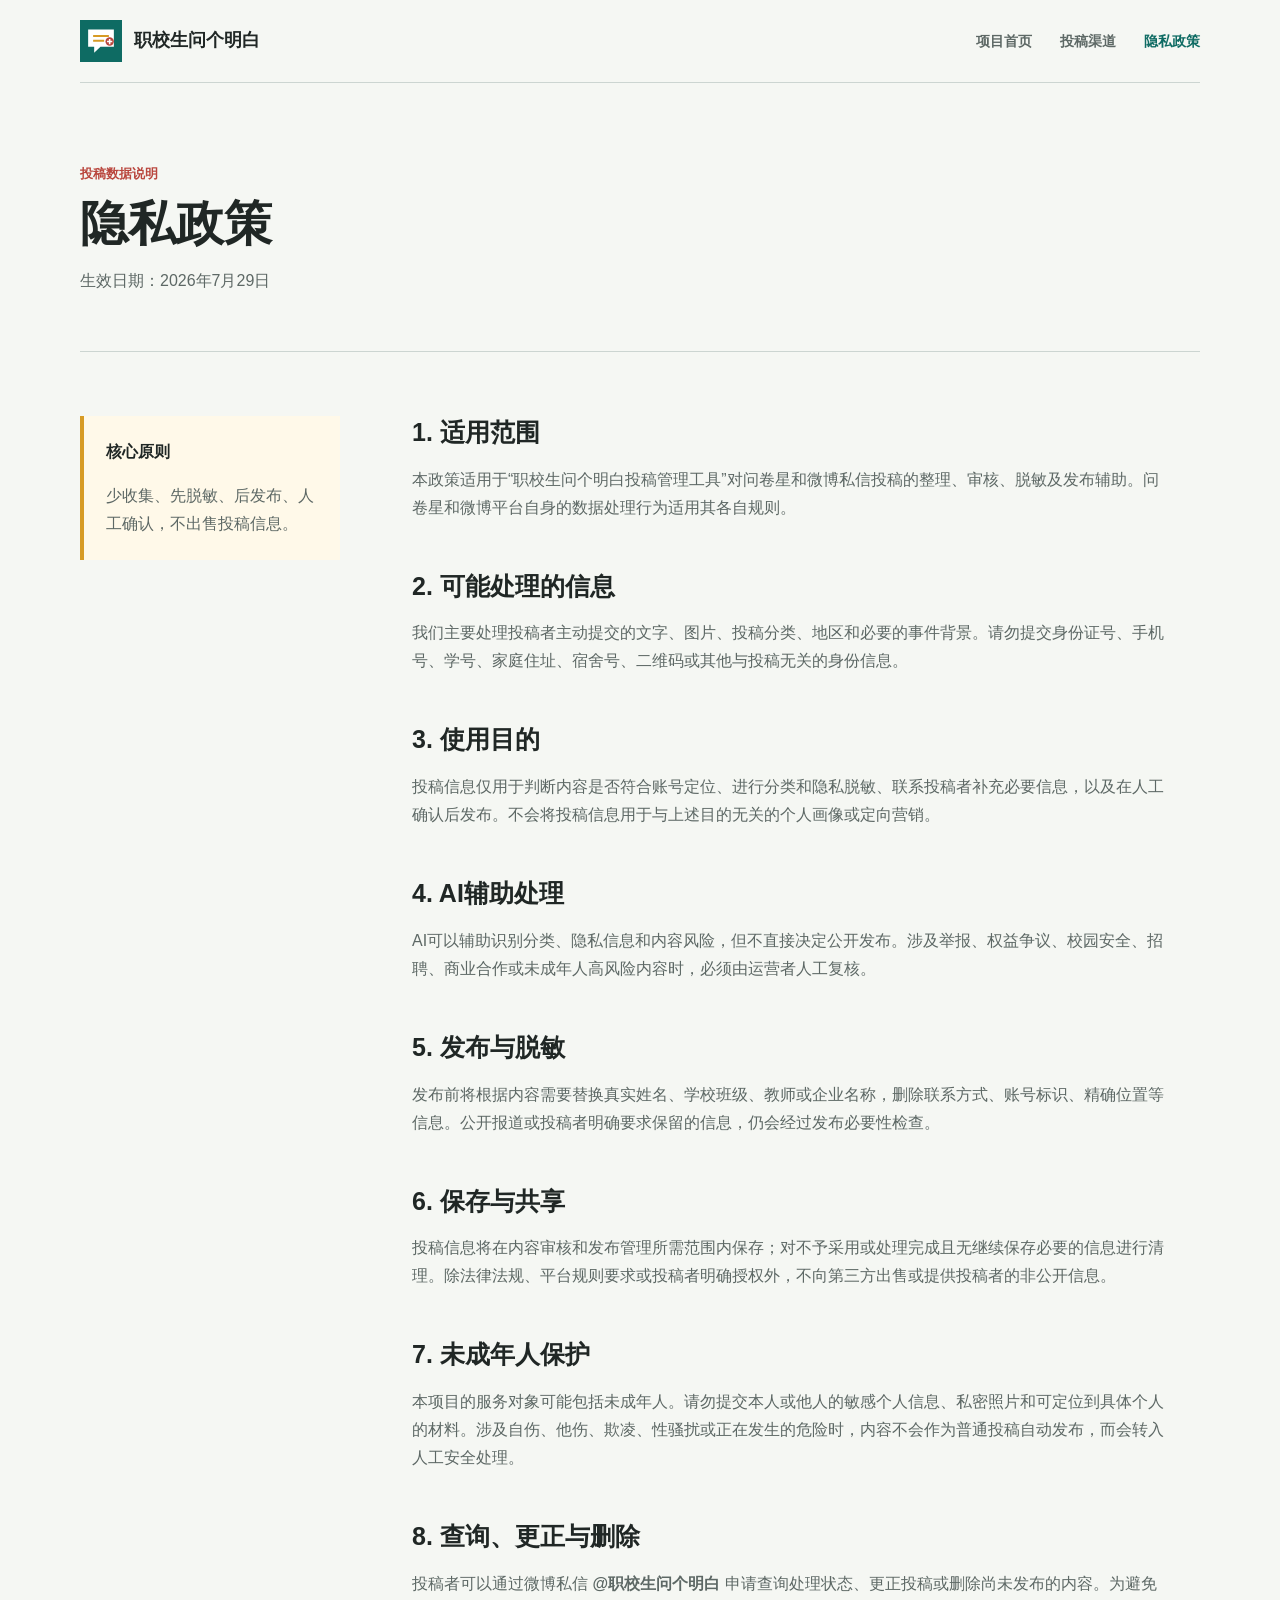
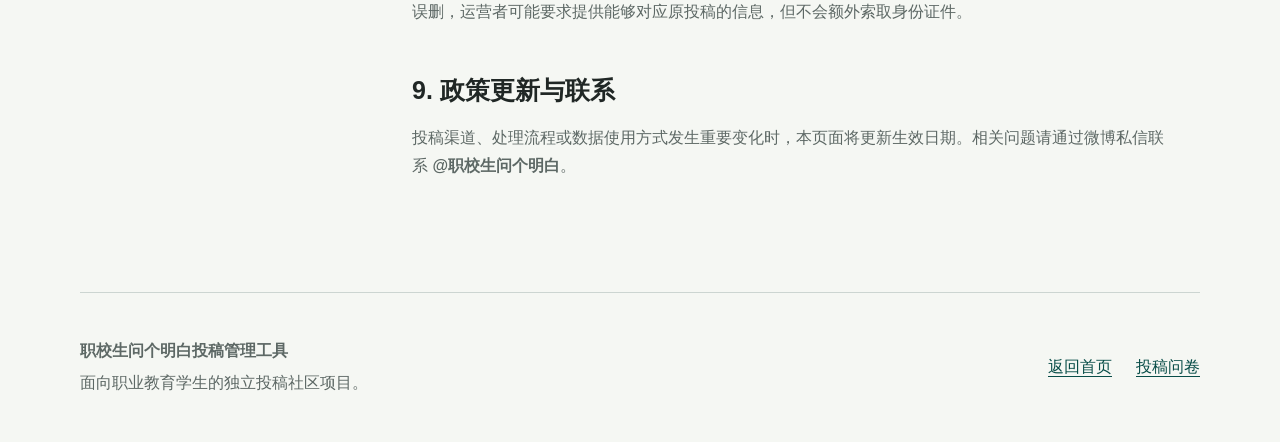
==== privacy.html @ e026d963 "Create project information site" ====
<!doctype html>
<html lang="zh-CN">
<head>
  <meta charset="utf-8">
  <meta name="viewport" content="width=device-width, initial-scale=1">
  <meta name="description" content="职校生问个明白投稿管理工具隐私政策。">
  <meta name="theme-color" content="#0e6b63">
  <link rel="canonical" href="https://abagaelx.github.io/zhixiaosheng-bot/privacy.html">
  <title>隐私政策｜职校生问个明白</title>
  <link rel="icon" href="assets/mark.svg" type="image/svg+xml">
  <link rel="stylesheet" href="styles.css">
</head>
<body>
  <header class="site-header">
    <a class="brand" href="index.html" aria-label="职校生问个明白首页">
      <img src="assets/mark.svg" alt="" width="42" height="42">
      <span>职校生问个明白</span>
    </a>
    <nav aria-label="主要导航">
      <a href="index.html">项目首页</a>
      <a href="index.html#submit">投稿渠道</a>
      <a aria-current="page" href="privacy.html">隐私政策</a>
    </nav>
  </header>

  <main class="policy-main">
    <header class="policy-header">
      <p class="eyebrow">投稿数据说明</p>
      <h1>隐私政策</h1>
      <p>生效日期：2026年7月29日</p>
    </header>

    <div class="policy-layout">
      <aside aria-label="政策摘要">
        <strong>核心原则</strong>
        <p>少收集、先脱敏、后发布、人工确认，不出售投稿信息。</p>
      </aside>

      <article class="policy-content">
        <section>
          <h2>1. 适用范围</h2>
          <p>本政策适用于“职校生问个明白投稿管理工具”对问卷星和微博私信投稿的整理、审核、脱敏及发布辅助。问卷星和微博平台自身的数据处理行为适用其各自规则。</p>
        </section>

        <section>
          <h2>2. 可能处理的信息</h2>
          <p>我们主要处理投稿者主动提交的文字、图片、投稿分类、地区和必要的事件背景。请勿提交身份证号、手机号、学号、家庭住址、宿舍号、二维码或其他与投稿无关的身份信息。</p>
        </section>

        <section>
          <h2>3. 使用目的</h2>
          <p>投稿信息仅用于判断内容是否符合账号定位、进行分类和隐私脱敏、联系投稿者补充必要信息，以及在人工确认后发布。不会将投稿信息用于与上述目的无关的个人画像或定向营销。</p>
        </section>

        <section>
          <h2>4. AI辅助处理</h2>
          <p>AI可以辅助识别分类、隐私信息和内容风险，但不直接决定公开发布。涉及举报、权益争议、校园安全、招聘、商业合作或未成年人高风险内容时，必须由运营者人工复核。</p>
        </section>

        <section>
          <h2>5. 发布与脱敏</h2>
          <p>发布前将根据内容需要替换真实姓名、学校班级、教师或企业名称，删除联系方式、账号标识、精确位置等信息。公开报道或投稿者明确要求保留的信息，仍会经过发布必要性检查。</p>
        </section>

        <section>
          <h2>6. 保存与共享</h2>
          <p>投稿信息将在内容审核和发布管理所需范围内保存；对不予采用或处理完成且无继续保存必要的信息进行清理。除法律法规、平台规则要求或投稿者明确授权外，不向第三方出售或提供投稿者的非公开信息。</p>
        </section>

        <section>
          <h2>7. 未成年人保护</h2>
          <p>本项目的服务对象可能包括未成年人。请勿提交本人或他人的敏感个人信息、私密照片和可定位到具体个人的材料。涉及自伤、他伤、欺凌、性骚扰或正在发生的危险时，内容不会作为普通投稿自动发布，而会转入人工安全处理。</p>
        </section>

        <section>
          <h2>8. 查询、更正与删除</h2>
          <p>投稿者可以通过微博私信 <strong>@职校生问个明白</strong> 申请查询处理状态、更正投稿或删除尚未发布的内容。为避免误删，运营者可能要求提供能够对应原投稿的信息，但不会额外索取身份证件。</p>
        </section>

        <section>
          <h2>9. 政策更新与联系</h2>
          <p>投稿渠道、处理流程或数据使用方式发生重要变化时，本页面将更新生效日期。相关问题请通过微博私信联系 <strong>@职校生问个明白</strong>。</p>
        </section>
      </article>
    </div>
  </main>

  <footer>
    <div>
      <strong>职校生问个明白投稿管理工具</strong>
      <p>面向职业教育学生的独立投稿社区项目。</p>
    </div>
    <div class="footer-links">
      <a href="index.html">返回首页</a>
      <a href="https://v.wjx.cn/vm/QZHc0Cf.aspx" rel="noopener noreferrer">投稿问卷</a>
    </div>
  </footer>
</body>
</html>
---- styles.css ----
:root {
  color-scheme: light;
  --bg: #f5f7f3;
  --surface: #ffffff;
  --ink: #202725;
  --muted: #5d6865;
  --line: #ccd5d1;
  --teal: #0e6b63;
  --teal-dark: #084d48;
  --red: #b9463d;
  --yellow: #d79b24;
  --shadow: 0 16px 40px rgba(32, 39, 37, 0.08);
}

* {
  box-sizing: border-box;
}

html {
  scroll-behavior: smooth;
}

body {
  margin: 0;
  background: var(--bg);
  color: var(--ink);
  font-family: "Microsoft YaHei", "PingFang SC", "Noto Sans CJK SC", Arial, sans-serif;
  font-size: 16px;
  line-height: 1.75;
  letter-spacing: 0;
}

a {
  color: var(--teal-dark);
  text-underline-offset: 4px;
}

a:focus-visible {
  outline: 3px solid var(--yellow);
  outline-offset: 4px;
}

.site-header,
main,
footer {
  width: min(1120px, calc(100% - 48px));
  margin-inline: auto;
}

.site-header {
  min-height: 82px;
  display: flex;
  align-items: center;
  justify-content: space-between;
  gap: 32px;
}

.brand {
  display: inline-flex;
  align-items: center;
  gap: 12px;
  color: var(--ink);
  font-size: 18px;
  font-weight: 700;
  text-decoration: none;
  white-space: nowrap;
}

.brand img {
  flex: 0 0 auto;
}

nav {
  display: flex;
  gap: 28px;
}

nav a {
  color: var(--muted);
  font-size: 14px;
  font-weight: 700;
  text-decoration: none;
}

nav a:hover,
nav a[aria-current="page"] {
  color: var(--teal);
}

.hero {
  min-height: 520px;
  display: grid;
  grid-template-columns: minmax(0, 1fr) 280px;
  align-items: center;
  gap: 72px;
  border-top: 1px solid var(--line);
  border-bottom: 1px solid var(--line);
}

.hero-copy {
  max-width: 720px;
}

.eyebrow {
  margin: 0 0 10px;
  color: var(--red);
  font-size: 13px;
  font-weight: 800;
}

h1,
h2,
h3,
p {
  letter-spacing: 0;
}

h1 {
  margin: 0;
  font-size: 56px;
  line-height: 1.15;
}

.lead {
  max-width: 680px;
  margin: 24px 0 0;
  color: var(--muted);
  font-size: 20px;
  line-height: 1.8;
}

.topic-list {
  display: flex;
  flex-wrap: wrap;
  gap: 8px;
  margin-top: 26px;
}

.topic-list span {
  padding: 5px 9px;
  border: 1px solid var(--line);
  border-radius: 4px;
  background: var(--surface);
  color: var(--muted);
  font-size: 13px;
  font-weight: 700;
}

.actions {
  display: flex;
  flex-wrap: wrap;
  gap: 12px;
  margin-top: 34px;
}

.button {
  display: inline-flex;
  min-height: 46px;
  align-items: center;
  justify-content: center;
  padding: 9px 18px;
  border: 1px solid var(--teal);
  border-radius: 6px;
  font-weight: 800;
  text-decoration: none;
}

.button.primary {
  background: var(--teal);
  color: #ffffff;
}

.button.primary:hover {
  background: var(--teal-dark);
}

.button.secondary {
  background: transparent;
  color: var(--teal-dark);
}

.hero-mark {
  display: grid;
  width: 240px;
  height: 240px;
  place-items: center;
  border: 1px solid var(--line);
  background: var(--surface);
  box-shadow: var(--shadow);
}

.review-notice {
  display: grid;
  grid-template-columns: 150px minmax(0, 1fr);
  gap: 24px;
  padding: 22px 28px;
  border-left: 5px solid var(--yellow);
  background: #fff9e9;
}

.review-notice span {
  color: var(--muted);
}

.content-section,
.process-section {
  padding: 96px 0;
}

.process-section {
  width: 100vw;
  margin-left: calc(50% - 50vw);
  padding-inline: max(24px, calc((100vw - 1120px) / 2));
  background: #e8efec;
}

.section-heading {
  max-width: 720px;
  margin-bottom: 44px;
}

.section-heading h2,
.policy-content h2 {
  margin: 0;
  font-size: 34px;
  line-height: 1.35;
}

.section-heading > p:last-child {
  color: var(--muted);
}

.feature-grid,
.channel-grid {
  display: grid;
  grid-template-columns: repeat(3, minmax(0, 1fr));
  gap: 20px;
}

.feature-grid article,
.channel {
  min-width: 0;
  padding: 26px;
  border: 1px solid var(--line);
  border-radius: 6px;
  background: var(--surface);
}

.feature-grid article:nth-child(2) {
  border-top-color: var(--red);
}

.feature-grid article:nth-child(3) {
  border-top-color: var(--yellow);
}

.feature-index {
  margin: 0;
  color: var(--teal);
  font-size: 13px;
  font-weight: 800;
}

.feature-grid h3,
.channel h3 {
  margin: 12px 0 8px;
  font-size: 21px;
}

.feature-grid p:last-child,
.channel p {
  margin-bottom: 0;
  color: var(--muted);
}

.process-list {
  display: grid;
  grid-template-columns: repeat(4, minmax(0, 1fr));
  gap: 0;
  margin: 0;
  padding: 0;
  counter-reset: steps;
  list-style: none;
}

.process-list li {
  min-width: 0;
  padding: 24px;
  border-top: 3px solid var(--teal);
  counter-increment: steps;
}

.process-list li::before {
  content: "0" counter(steps);
  display: block;
  margin-bottom: 18px;
  color: var(--red);
  font-size: 13px;
  font-weight: 800;
}

.process-list strong,
.process-list span {
  display: block;
}

.process-list span {
  margin-top: 8px;
  color: var(--muted);
}

.channel-grid {
  grid-template-columns: repeat(2, minmax(0, 1fr));
}

.channel a,
.text-link {
  display: inline-block;
  margin-top: 22px;
  color: var(--teal-dark);
  font-weight: 800;
}

footer {
  display: flex;
  min-height: 150px;
  align-items: center;
  justify-content: space-between;
  gap: 24px;
  border-top: 1px solid var(--line);
  color: var(--muted);
}

footer p {
  margin: 4px 0 0;
}

.footer-links {
  display: flex;
  gap: 24px;
}

.policy-main {
  padding-bottom: 96px;
}

.policy-header {
  padding: 80px 0 56px;
  border-top: 1px solid var(--line);
  border-bottom: 1px solid var(--line);
}

.policy-header h1 {
  font-size: 48px;
}

.policy-header > p:last-child {
  margin-bottom: 0;
  color: var(--muted);
}

.policy-layout {
  display: grid;
  grid-template-columns: 260px minmax(0, 1fr);
  gap: 72px;
  padding-top: 64px;
}

.policy-layout aside {
  align-self: start;
  padding: 22px;
  border-left: 4px solid var(--yellow);
  background: #fff9e9;
}

.policy-layout aside p {
  margin-bottom: 0;
  color: var(--muted);
}

.policy-content {
  min-width: 0;
  max-width: 760px;
}

.policy-content section + section {
  margin-top: 48px;
}

.policy-content h2 {
  font-size: 25px;
}

.policy-content p {
  color: var(--muted);
}

@media (max-width: 820px) {
  .site-header {
    align-items: flex-start;
    flex-direction: column;
    padding-block: 18px;
  }

  nav {
    width: 100%;
    gap: 20px;
    overflow-x: auto;
  }

  nav a {
    white-space: nowrap;
  }

  .hero {
    grid-template-columns: 1fr;
    gap: 30px;
    padding: 72px 0;
  }

  .hero-mark {
    width: 160px;
    height: 160px;
  }

  .hero-mark img {
    width: 116px;
    height: 116px;
  }

  h1 {
    font-size: 44px;
  }

  .lead {
    font-size: 18px;
  }

  .feature-grid,
  .process-list {
    grid-template-columns: repeat(2, minmax(0, 1fr));
  }

  .policy-layout {
    grid-template-columns: 1fr;
    gap: 36px;
  }
}

@media (max-width: 560px) {
  .site-header,
  main,
  footer {
    width: min(100% - 32px, 1120px);
  }

  .brand {
    font-size: 16px;
  }

  nav {
    gap: 16px;
  }

  .hero {
    min-height: 0;
    padding: 56px 0;
  }

  h1,
  .policy-header h1 {
    font-size: 36px;
  }

  .section-heading h2 {
    font-size: 29px;
  }

  .hero-mark {
    display: none;
  }

  .actions,
  .button {
    width: 100%;
  }

  .review-notice,
  .feature-grid,
  .process-list,
  .channel-grid {
    grid-template-columns: 1fr;
  }

  .review-notice {
    gap: 6px;
    padding: 20px;
  }

  .content-section,
  .process-section {
    padding-block: 72px;
  }

  .feature-grid article,
  .channel,
  .process-list li {
    padding: 22px;
  }

  footer {
    align-items: flex-start;
    flex-direction: column;
    padding: 32px 0;
  }
}

@media (prefers-reduced-motion: reduce) {
  html {
    scroll-behavior: auto;
  }
}
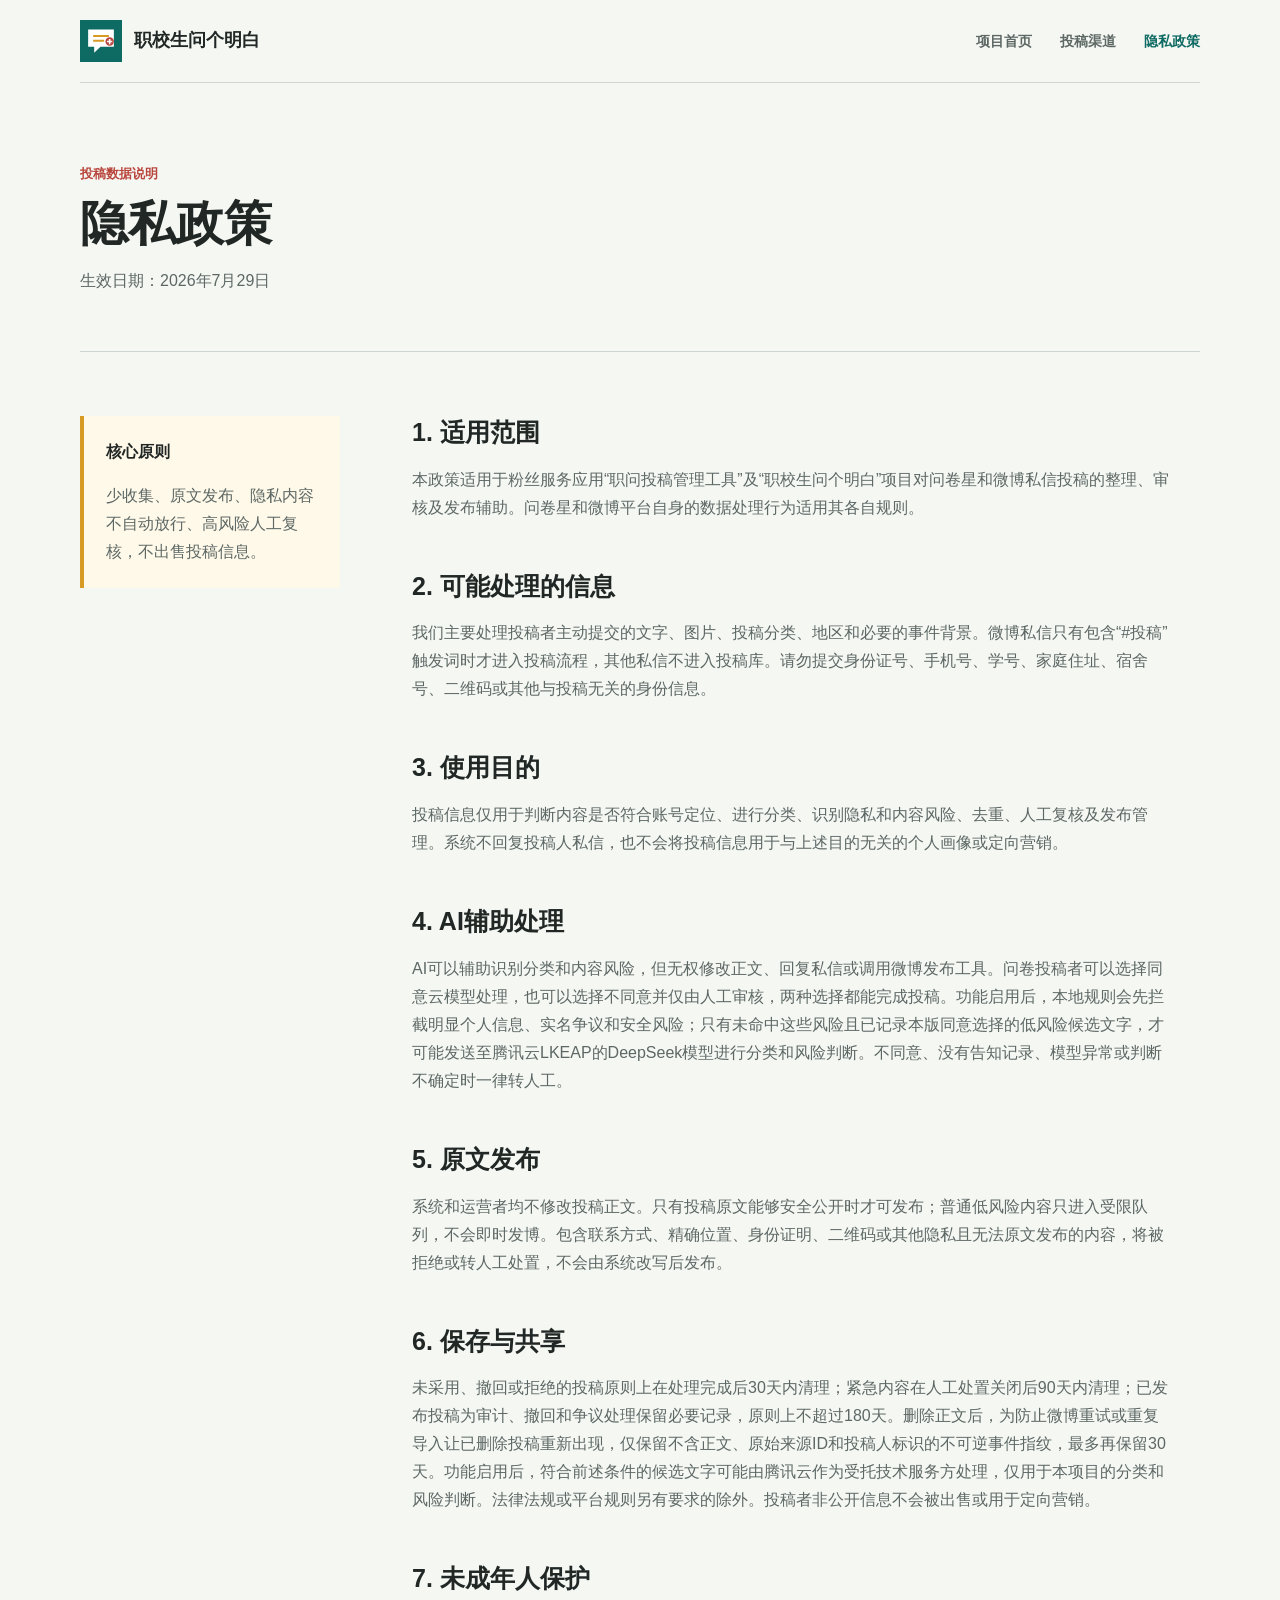
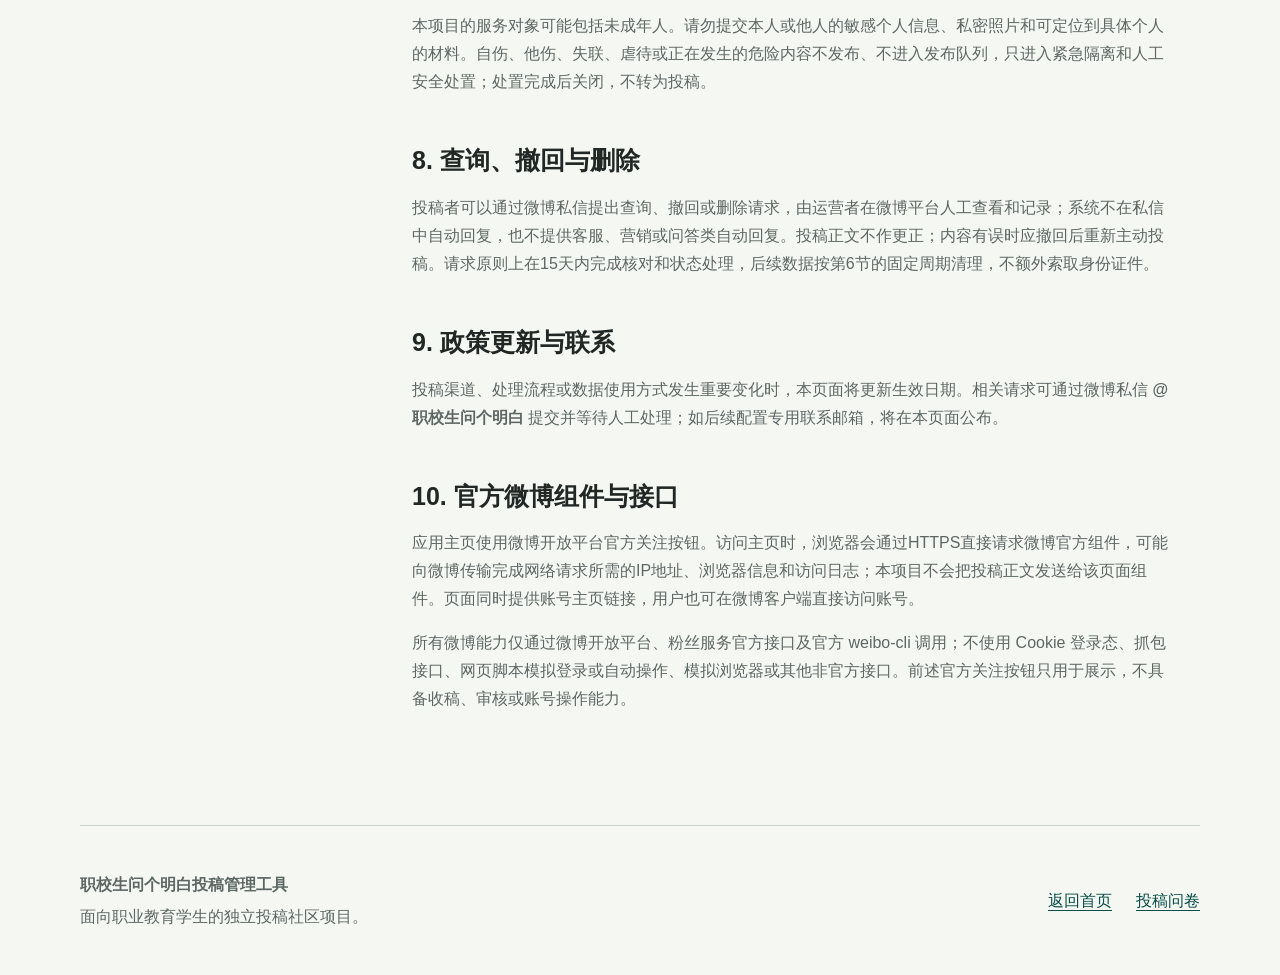
==== commit 04831e37: "Prepare application site for Weibo review" ====
--- a/privacy.html
+++ b/privacy.html
@@ -33,53 +33,59 @@
     <div class="policy-layout">
       <aside aria-label="政策摘要">
         <strong>核心原则</strong>
-        <p>少收集、先脱敏、后发布、人工确认，不出售投稿信息。</p>
+        <p>少收集、原文发布、隐私内容不自动放行、高风险人工复核，不出售投稿信息。</p>
       </aside>
 
       <article class="policy-content">
         <section>
           <h2>1. 适用范围</h2>
-          <p>本政策适用于“职校生问个明白投稿管理工具”对问卷星和微博私信投稿的整理、审核、脱敏及发布辅助。问卷星和微博平台自身的数据处理行为适用其各自规则。</p>
+          <p>本政策适用于粉丝服务应用“职问投稿管理工具”及“职校生问个明白”项目对问卷星和微博私信投稿的整理、审核及发布辅助。问卷星和微博平台自身的数据处理行为适用其各自规则。</p>
         </section>
 
         <section>
           <h2>2. 可能处理的信息</h2>
-          <p>我们主要处理投稿者主动提交的文字、图片、投稿分类、地区和必要的事件背景。请勿提交身份证号、手机号、学号、家庭住址、宿舍号、二维码或其他与投稿无关的身份信息。</p>
+          <p>我们主要处理投稿者主动提交的文字、图片、投稿分类、地区和必要的事件背景。微博私信只有包含“#投稿”触发词时才进入投稿流程，其他私信不进入投稿库。请勿提交身份证号、手机号、学号、家庭住址、宿舍号、二维码或其他与投稿无关的身份信息。</p>
         </section>
 
         <section>
           <h2>3. 使用目的</h2>
-          <p>投稿信息仅用于判断内容是否符合账号定位、进行分类和隐私脱敏、联系投稿者补充必要信息，以及在人工确认后发布。不会将投稿信息用于与上述目的无关的个人画像或定向营销。</p>
+          <p>投稿信息仅用于判断内容是否符合账号定位、进行分类、识别隐私和内容风险、去重、人工复核及发布管理。系统不回复投稿人私信，也不会将投稿信息用于与上述目的无关的个人画像或定向营销。</p>
         </section>
 
         <section>
           <h2>4. AI辅助处理</h2>
-          <p>AI可以辅助识别分类、隐私信息和内容风险，但不直接决定公开发布。涉及举报、权益争议、校园安全、招聘、商业合作或未成年人高风险内容时，必须由运营者人工复核。</p>
+          <p>AI可以辅助识别分类和内容风险，但无权修改正文、回复私信或调用微博发布工具。问卷投稿者可以选择同意云模型处理，也可以选择不同意并仅由人工审核，两种选择都能完成投稿。功能启用后，本地规则会先拦截明显个人信息、实名争议和安全风险；只有未命中这些风险且已记录本版同意选择的低风险候选文字，才可能发送至腾讯云LKEAP的DeepSeek模型进行分类和风险判断。不同意、没有告知记录、模型异常或判断不确定时一律转人工。</p>
         </section>
 
         <section>
-          <h2>5. 发布与脱敏</h2>
-          <p>发布前将根据内容需要替换真实姓名、学校班级、教师或企业名称，删除联系方式、账号标识、精确位置等信息。公开报道或投稿者明确要求保留的信息，仍会经过发布必要性检查。</p>
+          <h2>5. 原文发布</h2>
+          <p>系统和运营者均不修改投稿正文。只有投稿原文能够安全公开时才可发布；普通低风险内容只进入受限队列，不会即时发博。包含联系方式、精确位置、身份证明、二维码或其他隐私且无法原文发布的内容，将被拒绝或转人工处置，不会由系统改写后发布。</p>
         </section>
 
         <section>
           <h2>6. 保存与共享</h2>
-          <p>投稿信息将在内容审核和发布管理所需范围内保存；对不予采用或处理完成且无继续保存必要的信息进行清理。除法律法规、平台规则要求或投稿者明确授权外，不向第三方出售或提供投稿者的非公开信息。</p>
+          <p>未采用、撤回或拒绝的投稿原则上在处理完成后30天内清理；紧急内容在人工处置关闭后90天内清理；已发布投稿为审计、撤回和争议处理保留必要记录，原则上不超过180天。删除正文后，为防止微博重试或重复导入让已删除投稿重新出现，仅保留不含正文、原始来源ID和投稿人标识的不可逆事件指纹，最多再保留30天。功能启用后，符合前述条件的候选文字可能由腾讯云作为受托技术服务方处理，仅用于本项目的分类和风险判断。法律法规或平台规则另有要求的除外。投稿者非公开信息不会被出售或用于定向营销。</p>
         </section>
 
         <section>
           <h2>7. 未成年人保护</h2>
-          <p>本项目的服务对象可能包括未成年人。请勿提交本人或他人的敏感个人信息、私密照片和可定位到具体个人的材料。涉及自伤、他伤、欺凌、性骚扰或正在发生的危险时，内容不会作为普通投稿自动发布，而会转入人工安全处理。</p>
+          <p>本项目的服务对象可能包括未成年人。请勿提交本人或他人的敏感个人信息、私密照片和可定位到具体个人的材料。自伤、他伤、失联、虐待或正在发生的危险内容不发布、不进入发布队列，只进入紧急隔离和人工安全处置；处置完成后关闭，不转为投稿。</p>
         </section>
 
         <section>
-          <h2>8. 查询、更正与删除</h2>
-          <p>投稿者可以通过微博私信 <strong>@职校生问个明白</strong> 申请查询处理状态、更正投稿或删除尚未发布的内容。为避免误删，运营者可能要求提供能够对应原投稿的信息，但不会额外索取身份证件。</p>
+          <h2>8. 查询、撤回与删除</h2>
+          <p>投稿者可以通过微博私信提出查询、撤回或删除请求，由运营者在微博平台人工查看和记录；系统不在私信中自动回复，也不提供客服、营销或问答类自动回复。投稿正文不作更正；内容有误时应撤回后重新主动投稿。请求原则上在15天内完成核对和状态处理，后续数据按第6节的固定周期清理，不额外索取身份证件。</p>
         </section>
 
         <section>
           <h2>9. 政策更新与联系</h2>
-          <p>投稿渠道、处理流程或数据使用方式发生重要变化时，本页面将更新生效日期。相关问题请通过微博私信联系 <strong>@职校生问个明白</strong>。</p>
+          <p>投稿渠道、处理流程或数据使用方式发生重要变化时，本页面将更新生效日期。相关请求可通过微博私信 <strong>@职校生问个明白</strong> 提交并等待人工处理；如后续配置专用联系邮箱，将在本页面公布。</p>
+        </section>
+
+        <section>
+          <h2>10. 官方微博组件与接口</h2>
+          <p>应用主页使用微博开放平台官方关注按钮。访问主页时，浏览器会通过HTTPS直接请求微博官方组件，可能向微博传输完成网络请求所需的IP地址、浏览器信息和访问日志；本项目不会把投稿正文发送给该页面组件。页面同时提供账号主页链接，用户也可在微博客户端直接访问账号。</p>
+          <p>所有微博能力仅通过微博开放平台、粉丝服务官方接口及官方 weibo-cli 调用；不使用 Cookie 登录态、抓包接口、网页脚本模拟登录或自动操作、模拟浏览器或其他非官方接口。前述官方关注按钮只用于展示，不具备收稿、审核或账号操作能力。</p>
         </section>
       </article>
     </div>
--- a/styles.css
+++ b/styles.css
@@ -321,6 +321,27 @@
   font-weight: 800;
 }
 
+.weibo-component {
+  display: flex;
+  width: 100%;
+  min-height: 28px;
+  align-items: center;
+  gap: 12px;
+  margin-top: 22px;
+}
+
+.weibo-component iframe {
+  width: 63px;
+  height: 24px;
+  flex: 0 0 63px;
+  border: 0;
+}
+
+.weibo-component a {
+  margin-top: 0;
+  font-size: 14px;
+}
+
 footer {
   display: flex;
   min-height: 150px;
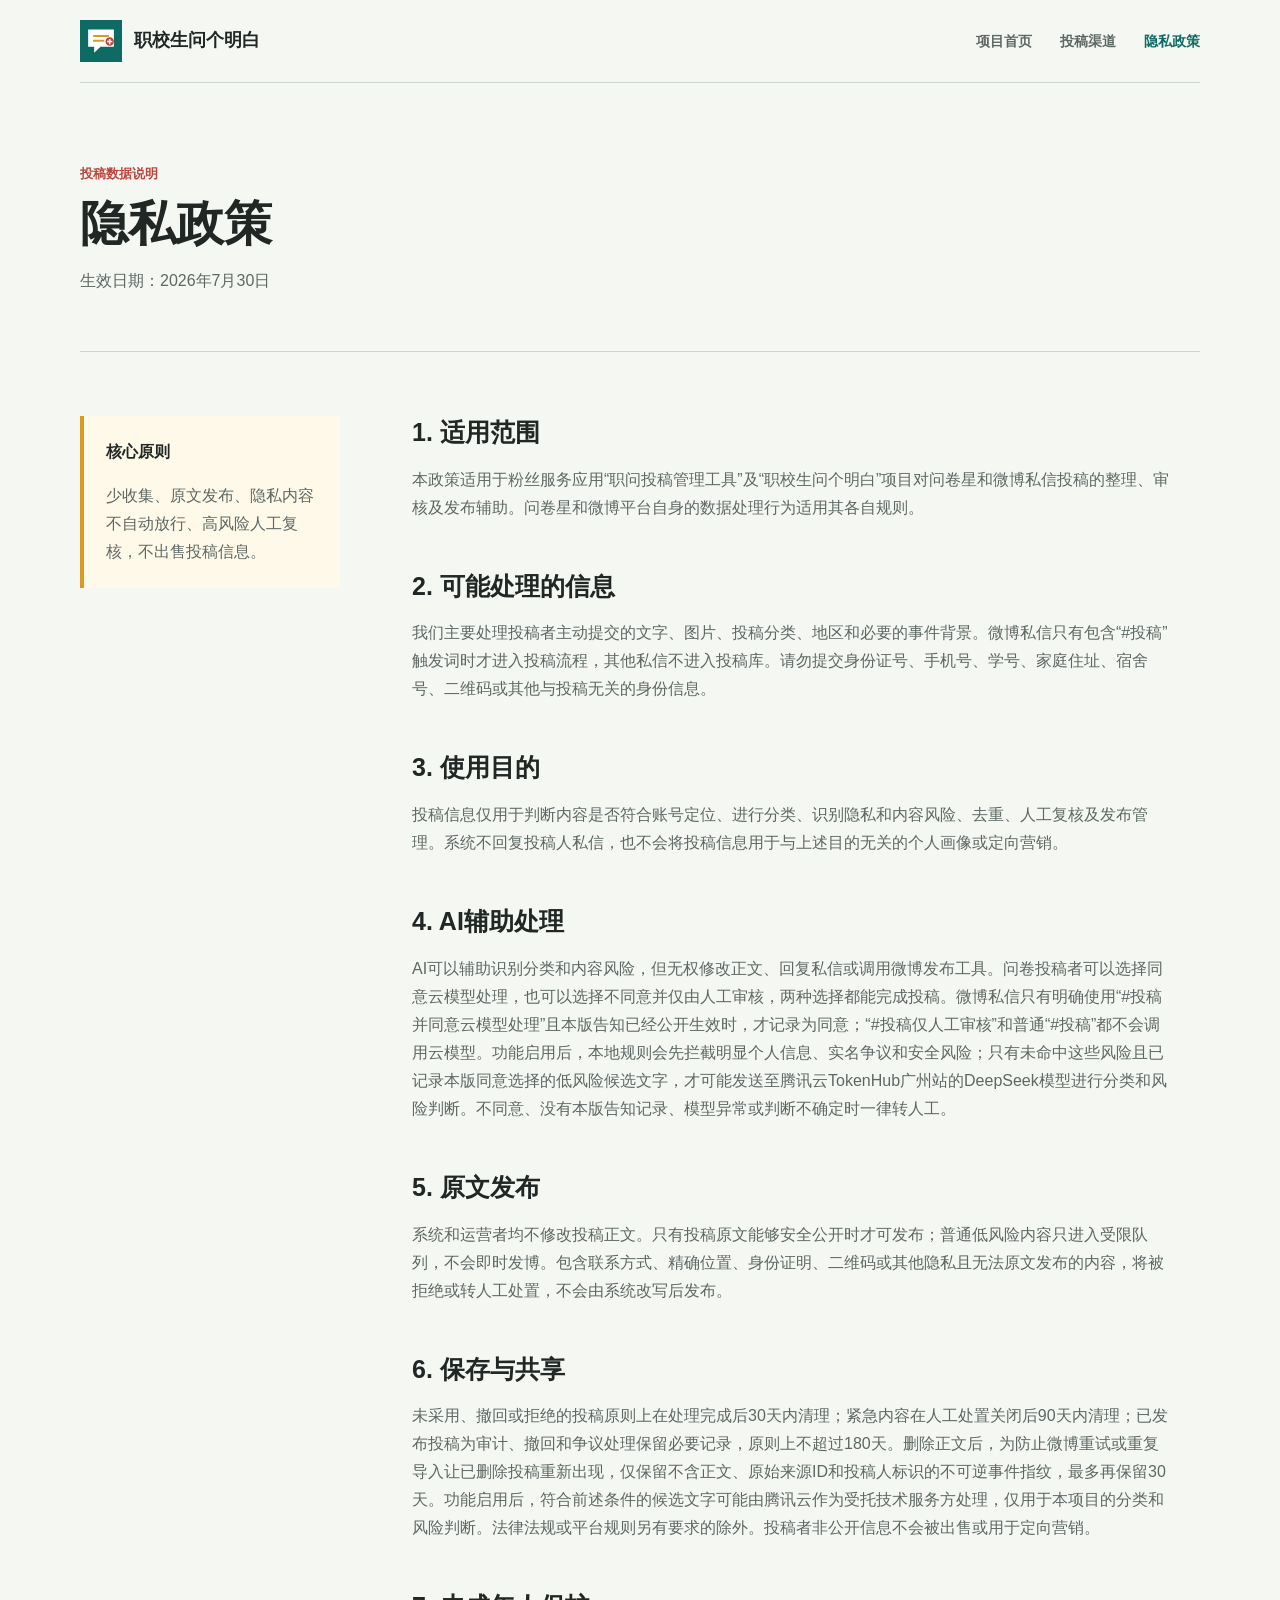
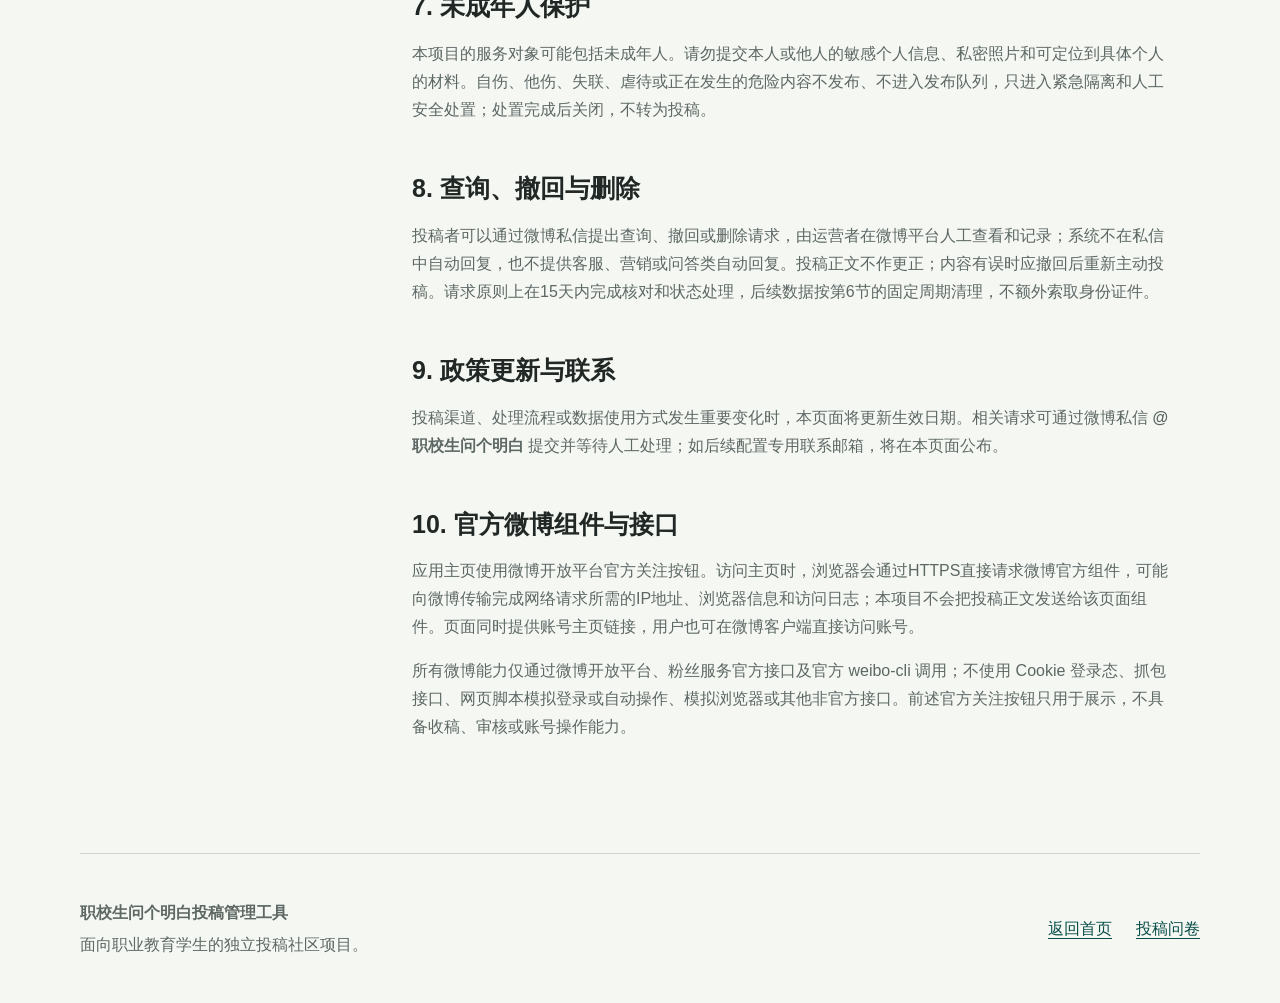
==== commit 9ebca351: "Clarify submission consent and privacy policy" ====
--- a/privacy.html
+++ b/privacy.html
@@ -27,7 +27,7 @@
     <header class="policy-header">
       <p class="eyebrow">投稿数据说明</p>
       <h1>隐私政策</h1>
-      <p>生效日期：2026年7月29日</p>
+      <p>生效日期：2026年7月30日</p>
     </header>
 
     <div class="policy-layout">
@@ -54,7 +54,7 @@
 
         <section>
           <h2>4. AI辅助处理</h2>
-          <p>AI可以辅助识别分类和内容风险，但无权修改正文、回复私信或调用微博发布工具。问卷投稿者可以选择同意云模型处理，也可以选择不同意并仅由人工审核，两种选择都能完成投稿。功能启用后，本地规则会先拦截明显个人信息、实名争议和安全风险；只有未命中这些风险且已记录本版同意选择的低风险候选文字，才可能发送至腾讯云LKEAP的DeepSeek模型进行分类和风险判断。不同意、没有告知记录、模型异常或判断不确定时一律转人工。</p>
+          <p>AI可以辅助识别分类和内容风险，但无权修改正文、回复私信或调用微博发布工具。问卷投稿者可以选择同意云模型处理，也可以选择不同意并仅由人工审核，两种选择都能完成投稿。微博私信只有明确使用“#投稿并同意云模型处理”且本版告知已经公开生效时，才记录为同意；“#投稿仅人工审核”和普通“#投稿”都不会调用云模型。功能启用后，本地规则会先拦截明显个人信息、实名争议和安全风险；只有未命中这些风险且已记录本版同意选择的低风险候选文字，才可能发送至腾讯云TokenHub广州站的DeepSeek模型进行分类和风险判断。不同意、没有本版告知记录、模型异常或判断不确定时一律转人工。</p>
         </section>
 
         <section>
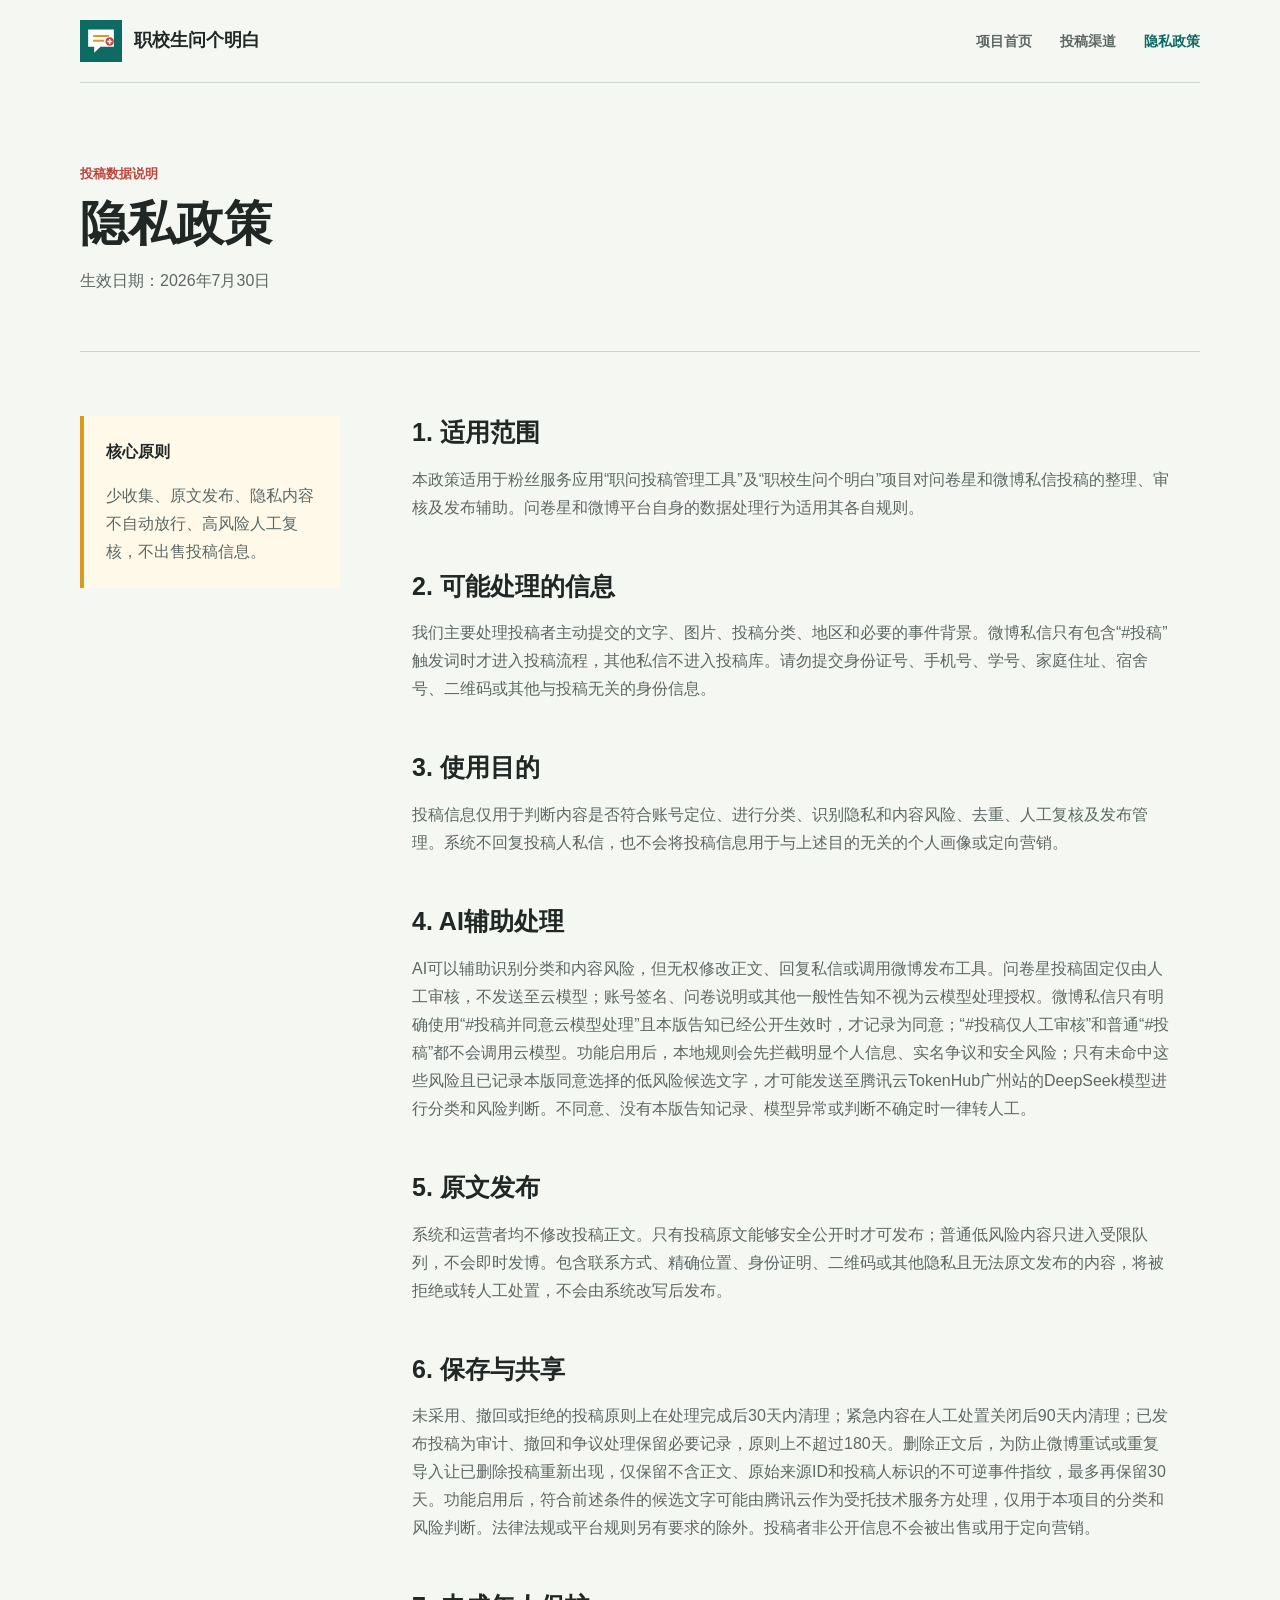
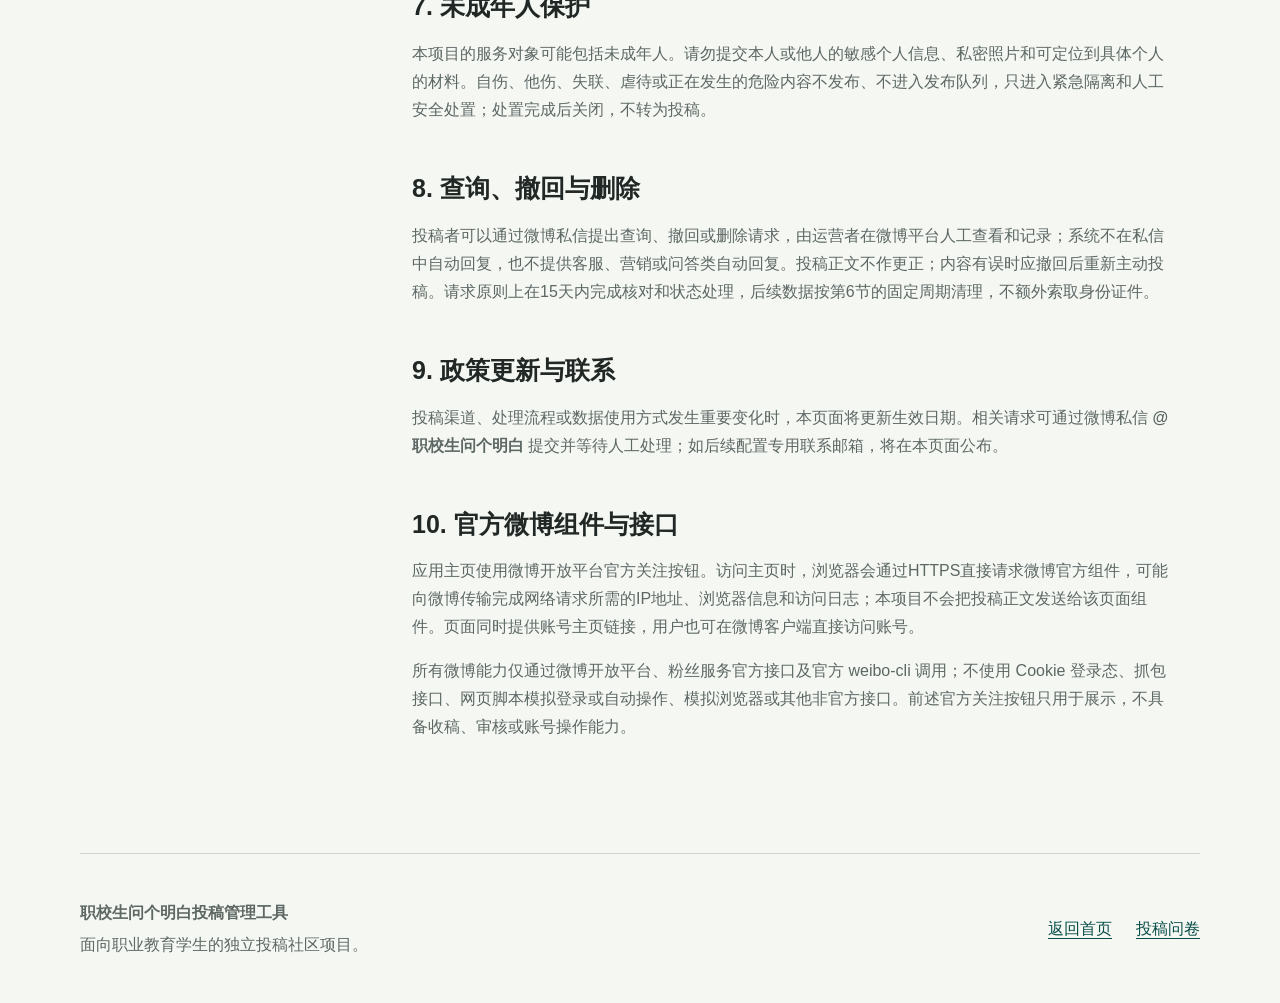
==== commit 5d165446: "Keep questionnaire submissions human-only" ====
--- a/privacy.html
+++ b/privacy.html
@@ -54,7 +54,7 @@
 
         <section>
           <h2>4. AI辅助处理</h2>
-          <p>AI可以辅助识别分类和内容风险，但无权修改正文、回复私信或调用微博发布工具。问卷投稿者可以选择同意云模型处理，也可以选择不同意并仅由人工审核，两种选择都能完成投稿。微博私信只有明确使用“#投稿并同意云模型处理”且本版告知已经公开生效时，才记录为同意；“#投稿仅人工审核”和普通“#投稿”都不会调用云模型。功能启用后，本地规则会先拦截明显个人信息、实名争议和安全风险；只有未命中这些风险且已记录本版同意选择的低风险候选文字，才可能发送至腾讯云TokenHub广州站的DeepSeek模型进行分类和风险判断。不同意、没有本版告知记录、模型异常或判断不确定时一律转人工。</p>
+          <p>AI可以辅助识别分类和内容风险，但无权修改正文、回复私信或调用微博发布工具。问卷星投稿固定仅由人工审核，不发送至云模型；账号签名、问卷说明或其他一般性告知不视为云模型处理授权。微博私信只有明确使用“#投稿并同意云模型处理”且本版告知已经公开生效时，才记录为同意；“#投稿仅人工审核”和普通“#投稿”都不会调用云模型。功能启用后，本地规则会先拦截明显个人信息、实名争议和安全风险；只有未命中这些风险且已记录本版同意选择的低风险候选文字，才可能发送至腾讯云TokenHub广州站的DeepSeek模型进行分类和风险判断。不同意、没有本版告知记录、模型异常或判断不确定时一律转人工。</p>
         </section>
 
         <section>
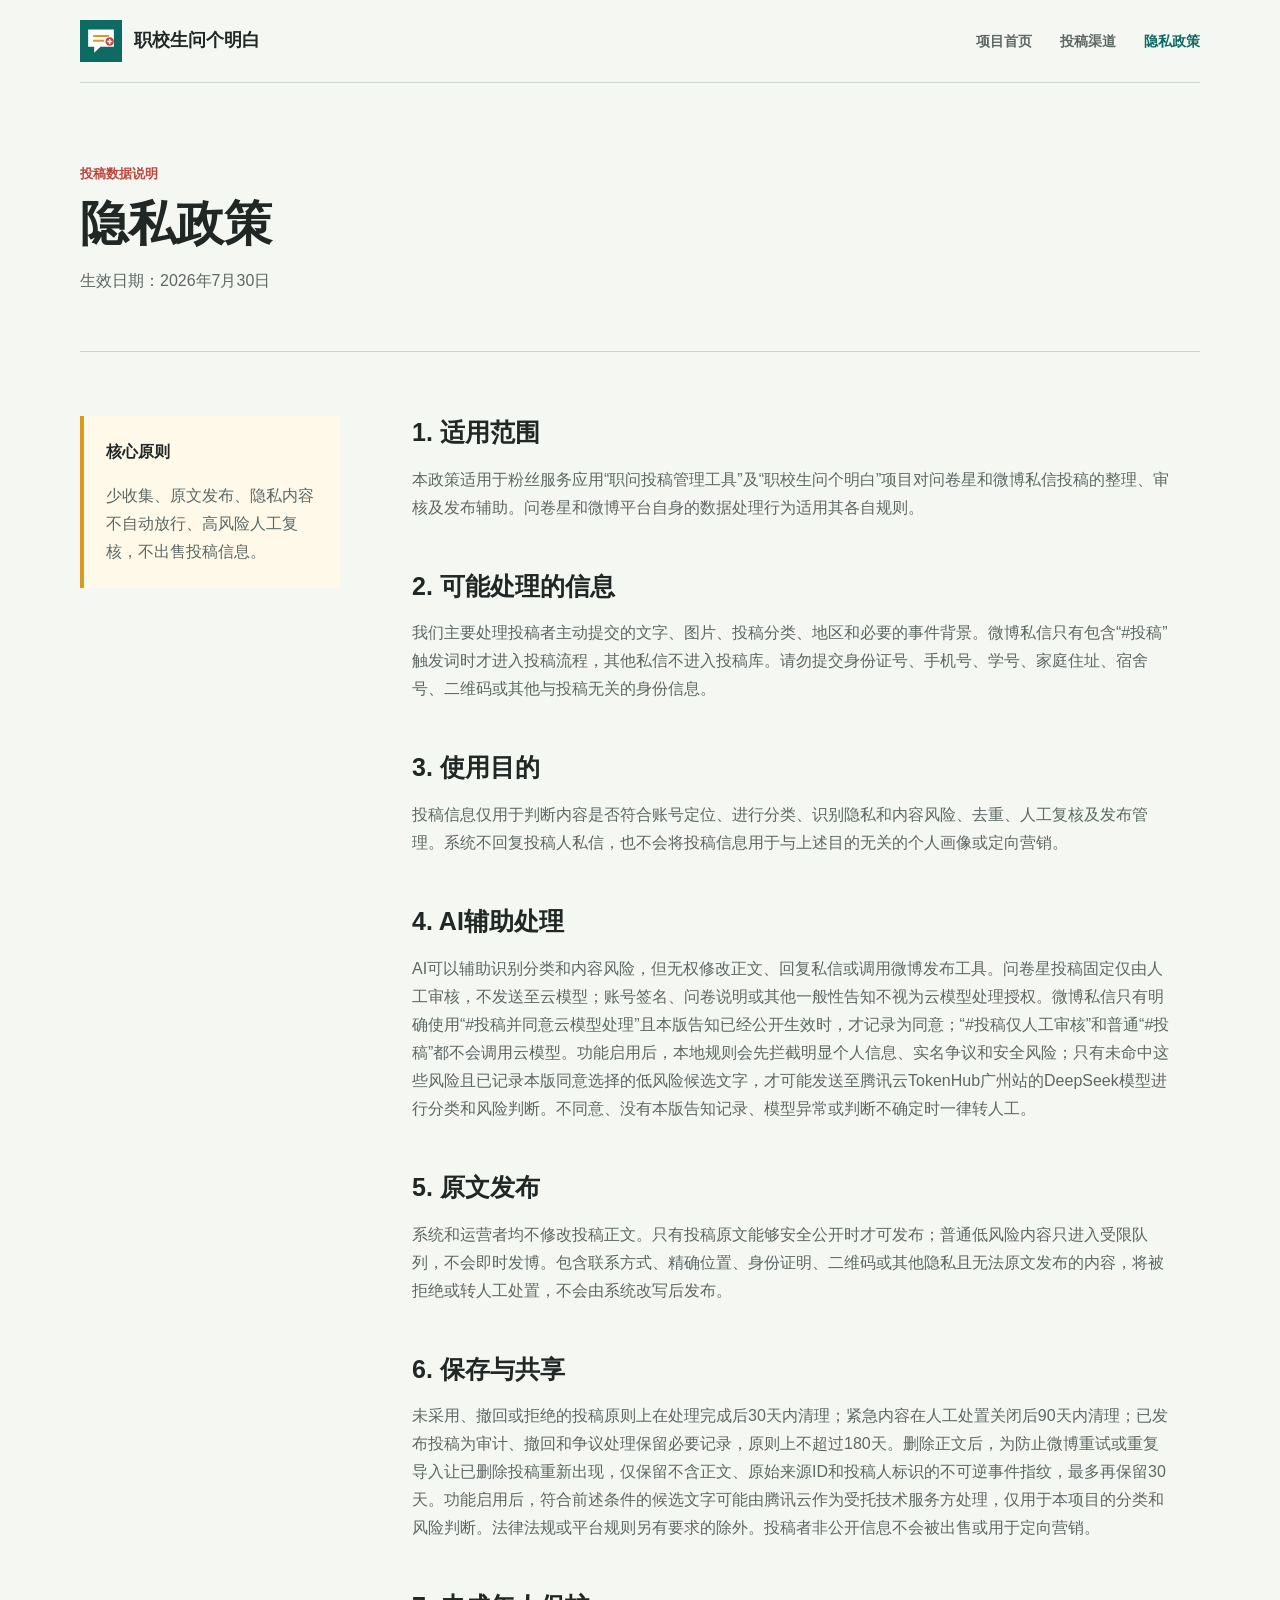
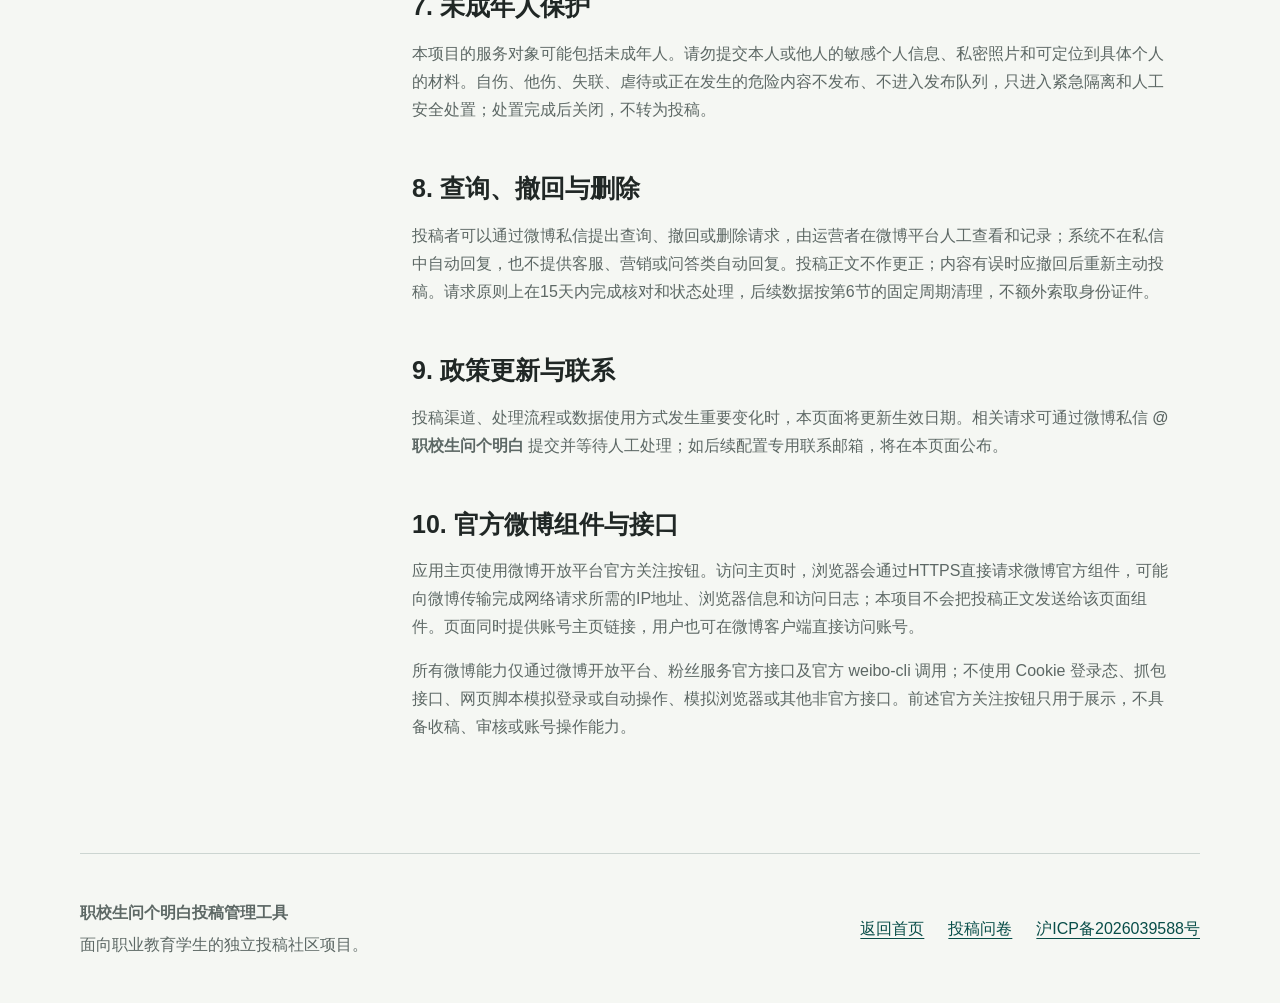
==== commit 048e8b4e: "Add ICP footer for production site" ====
--- a/privacy.html
+++ b/privacy.html
@@ -5,7 +5,7 @@
   <meta name="viewport" content="width=device-width, initial-scale=1">
   <meta name="description" content="职校生问个明白投稿管理工具隐私政策。">
   <meta name="theme-color" content="#0e6b63">
-  <link rel="canonical" href="https://abagaelx.github.io/zhixiaosheng-bot/privacy.html">
+  <link rel="canonical" href="https://zxsqa.top/privacy.html">
   <title>隐私政策｜职校生问个明白</title>
   <link rel="icon" href="assets/mark.svg" type="image/svg+xml">
   <link rel="stylesheet" href="styles.css">
@@ -99,6 +99,7 @@
     <div class="footer-links">
       <a href="index.html">返回首页</a>
       <a href="https://v.wjx.cn/vm/QZHc0Cf.aspx" rel="noopener noreferrer">投稿问卷</a>
+      <a href="https://beian.miit.gov.cn/" rel="noopener noreferrer">沪ICP备2026039588号</a>
     </div>
   </footer>
 </body>
--- a/styles.css
+++ b/styles.css
@@ -358,7 +358,9 @@
 
 .footer-links {
   display: flex;
+  flex-wrap: wrap;
   gap: 24px;
+  justify-content: flex-end;
 }
 
 .policy-main {
@@ -534,6 +536,11 @@
     flex-direction: column;
     padding: 32px 0;
   }
+
+  .footer-links {
+    gap: 12px 20px;
+    justify-content: flex-start;
+  }
 }
 
 @media (prefers-reduced-motion: reduce) {
